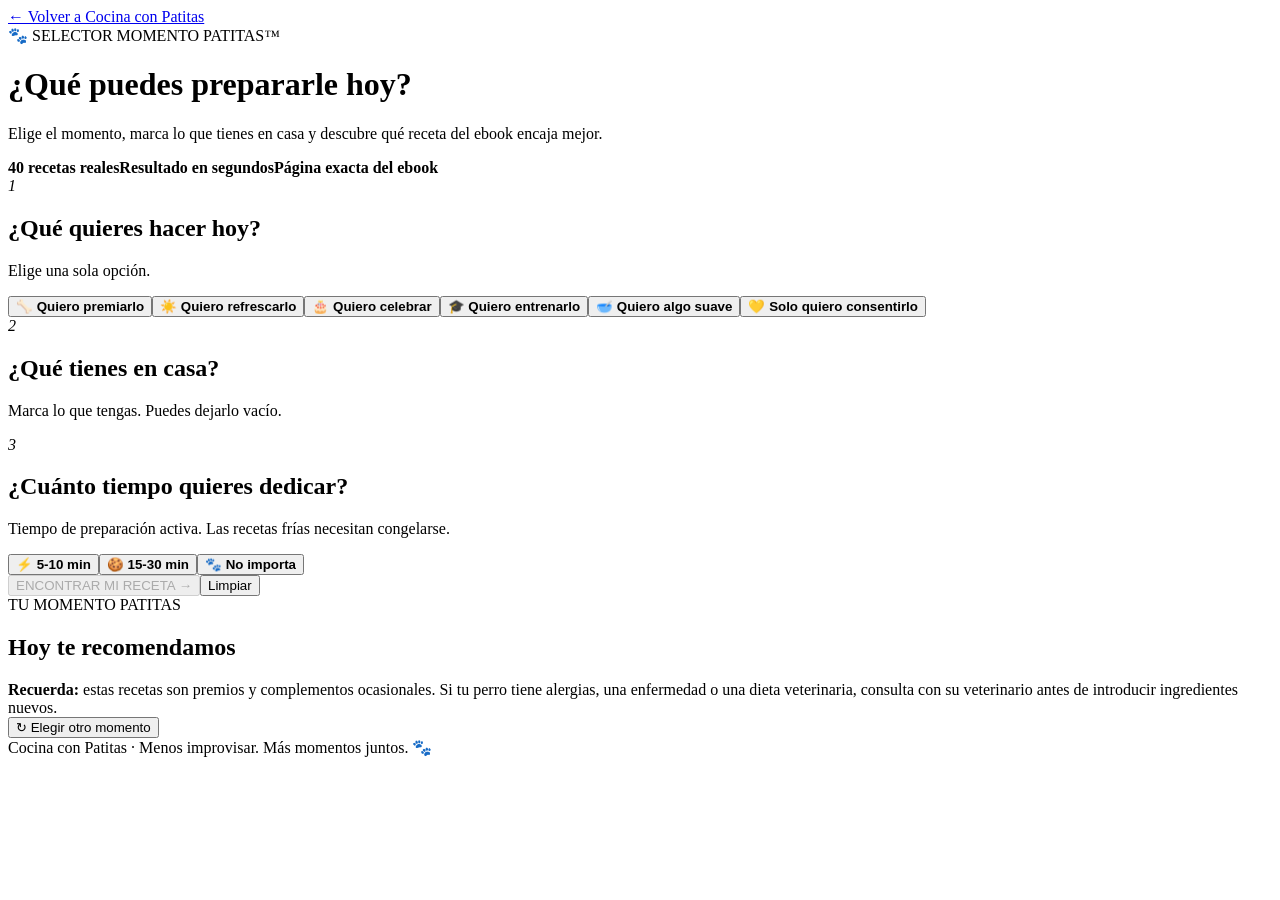
==== selector/index.html @ 621e4cd7 "Add Momento Patitas selector UI" ====
<!doctype html><html lang="es"><head><meta charset="utf-8"><meta name="viewport" content="width=device-width,initial-scale=1,viewport-fit=cover"><title>Selector Momento Patitas™ | Cocina con Patitas</title><meta name="description" content="Elige el momento, marca lo que tienes en casa y descubre qué receta de Cocina con Patitas preparar hoy."><link rel="stylesheet" href="styles.css"></head><body><div class="top"><div class="wrap"><a class="back" href="/">← Volver a Cocina con Patitas</a></div></div><header class="hero wrap"><span class="eyebrow">🐾 SELECTOR MOMENTO PATITAS™</span><h1>¿Qué puedes prepararle <span>hoy</span>?</h1><p>Elige el momento, marca lo que tienes en casa y descubre qué receta del ebook encaja mejor.</p><div class="promise"><b>40 recetas reales</b><b>Resultado en segundos</b><b>Página exacta del ebook</b></div></header><main class="wrap"><section class="panel"><div class="stephead"><i>1</i><div><h2>¿Qué quieres hacer hoy?</h2><p>Elige una sola opción.</p></div></div><div class="options" id="moments"><button data-value="premiar">🦴 <strong>Quiero premiarlo</strong></button><button data-value="refrescar">☀️ <strong>Quiero refrescarlo</strong></button><button data-value="celebrar">🎂 <strong>Quiero celebrar</strong></button><button data-value="entrenar">🎓 <strong>Quiero entrenarlo</strong></button><button data-value="suave">🥣 <strong>Quiero algo suave</strong></button><button data-value="consentir">💛 <strong>Solo quiero consentirlo</strong></button></div></section><section class="panel"><div class="stephead"><i>2</i><div><h2>¿Qué tienes en casa?</h2><p>Marca lo que tengas. Puedes dejarlo vacío.</p></div></div><div class="ingredients" id="ingredients"></div></section><section class="panel"><div class="stephead"><i>3</i><div><h2>¿Cuánto tiempo quieres dedicar?</h2><p>Tiempo de preparación activa. Las recetas frías necesitan congelarse.</p></div></div><div class="options" id="times"><button data-value="5-10">⚡ <strong>5-10 min</strong></button><button data-value="15-30">🍪 <strong>15-30 min</strong></button><button data-value="any">🐾 <strong>No importa</strong></button></div></section><div class="actions"><button id="findBtn" class="btn" disabled>ENCONTRAR MI RECETA →</button><button id="clearBtn" class="btn ghost">Limpiar</button></div><section id="results"><div class="result-title"><span class="eyebrow">TU MOMENTO PATITAS</span><h2>Hoy te recomendamos <em id="resultMoment"></em></h2></div><div id="winner"></div><div id="alternatives"></div><div class="safety"><b>Recuerda:</b> estas recetas son premios y complementos ocasionales. Si tu perro tiene alergias, una enfermedad o una dieta veterinaria, consulta con su veterinario antes de introducir ingredientes nuevos.</div><div class="again"><button id="againBtn">↻ Elegir otro momento</button></div></section></main><footer class="footer wrap">Cocina con Patitas · Menos improvisar. Más momentos juntos. 🐾</footer><script src="data.js"></script><script src="app.js"></script></body></html>
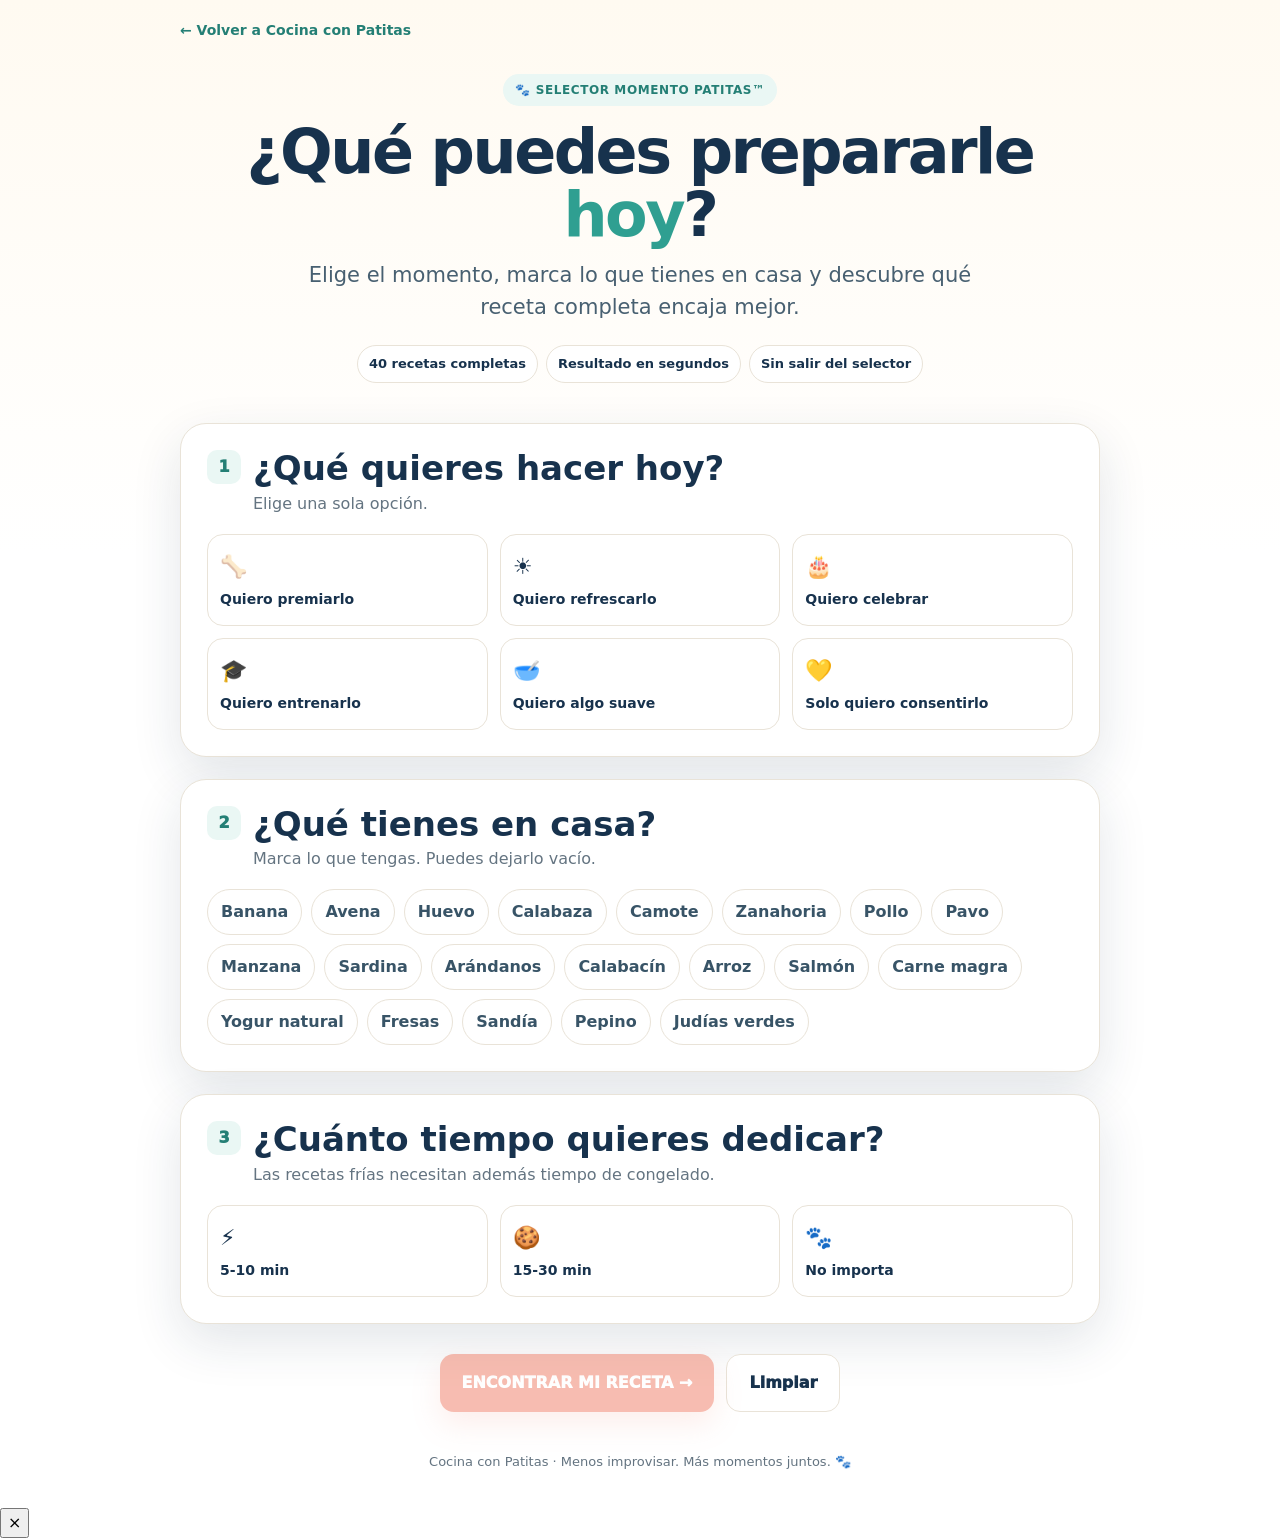
==== commit 9743ae6a: "Show full recipes inside selector" ====
--- a/selector/index.html
+++ b/selector/index.html
@@ -1 +1 @@
-<!doctype html><html lang="es"><head><meta charset="utf-8"><meta name="viewport" content="width=device-width,initial-scale=1,viewport-fit=cover"><title>Selector Momento Patitas™ | Cocina con Patitas</title><meta name="description" content="Elige el momento, marca lo que tienes en casa y descubre qué receta de Cocina con Patitas preparar hoy."><link rel="stylesheet" href="styles.css"></head><body><div class="top"><div class="wrap"><a class="back" href="/">← Volver a Cocina con Patitas</a></div></div><header class="hero wrap"><span class="eyebrow">🐾 SELECTOR MOMENTO PATITAS™</span><h1>¿Qué puedes prepararle <span>hoy</span>?</h1><p>Elige el momento, marca lo que tienes en casa y descubre qué receta del ebook encaja mejor.</p><div class="promise"><b>40 recetas reales</b><b>Resultado en segundos</b><b>Página exacta del ebook</b></div></header><main class="wrap"><section class="panel"><div class="stephead"><i>1</i><div><h2>¿Qué quieres hacer hoy?</h2><p>Elige una sola opción.</p></div></div><div class="options" id="moments"><button data-value="premiar">🦴 <strong>Quiero premiarlo</strong></button><button data-value="refrescar">☀️ <strong>Quiero refrescarlo</strong></button><button data-value="celebrar">🎂 <strong>Quiero celebrar</strong></button><button data-value="entrenar">🎓 <strong>Quiero entrenarlo</strong></button><button data-value="suave">🥣 <strong>Quiero algo suave</strong></button><button data-value="consentir">💛 <strong>Solo quiero consentirlo</strong></button></div></section><section class="panel"><div class="stephead"><i>2</i><div><h2>¿Qué tienes en casa?</h2><p>Marca lo que tengas. Puedes dejarlo vacío.</p></div></div><div class="ingredients" id="ingredients"></div></section><section class="panel"><div class="stephead"><i>3</i><div><h2>¿Cuánto tiempo quieres dedicar?</h2><p>Tiempo de preparación activa. Las recetas frías necesitan congelarse.</p></div></div><div class="options" id="times"><button data-value="5-10">⚡ <strong>5-10 min</strong></button><button data-value="15-30">🍪 <strong>15-30 min</strong></button><button data-value="any">🐾 <strong>No importa</strong></button></div></section><div class="actions"><button id="findBtn" class="btn" disabled>ENCONTRAR MI RECETA →</button><button id="clearBtn" class="btn ghost">Limpiar</button></div><section id="results"><div class="result-title"><span class="eyebrow">TU MOMENTO PATITAS</span><h2>Hoy te recomendamos <em id="resultMoment"></em></h2></div><div id="winner"></div><div id="alternatives"></div><div class="safety"><b>Recuerda:</b> estas recetas son premios y complementos ocasionales. Si tu perro tiene alergias, una enfermedad o una dieta veterinaria, consulta con su veterinario antes de introducir ingredientes nuevos.</div><div class="again"><button id="againBtn">↻ Elegir otro momento</button></div></section></main><footer class="footer wrap">Cocina con Patitas · Menos improvisar. Más momentos juntos. 🐾</footer><script src="data.js"></script><script src="app.js"></script></body></html>+<!doctype html><html lang="es"><head><meta charset="utf-8"><meta name="viewport" content="width=device-width,initial-scale=1,viewport-fit=cover"><title>Selector Momento Patitas™ | Cocina con Patitas</title><meta name="description" content="Elige el momento, marca lo que tienes en casa y descubre qué receta completa preparar hoy con tu perro."><link rel="stylesheet" href="styles.css"></head><body><div class="top"><div class="wrap"><a class="back" href="/">← Volver a Cocina con Patitas</a></div></div><header class="hero wrap"><span class="eyebrow">🐾 SELECTOR MOMENTO PATITAS™</span><h1>¿Qué puedes prepararle <span>hoy</span>?</h1><p>Elige el momento, marca lo que tienes en casa y descubre qué receta completa encaja mejor.</p><div class="promise"><b>40 recetas completas</b><b>Resultado en segundos</b><b>Sin salir del selector</b></div></header><main class="wrap"><section class="panel"><div class="stephead"><i>1</i><div><h2>¿Qué quieres hacer hoy?</h2><p>Elige una sola opción.</p></div></div><div class="options" id="moments"><button data-value="premiar">🦴 <strong>Quiero premiarlo</strong></button><button data-value="refrescar">☀️ <strong>Quiero refrescarlo</strong></button><button data-value="celebrar">🎂 <strong>Quiero celebrar</strong></button><button data-value="entrenar">🎓 <strong>Quiero entrenarlo</strong></button><button data-value="suave">🥣 <strong>Quiero algo suave</strong></button><button data-value="consentir">💛 <strong>Solo quiero consentirlo</strong></button></div></section><section class="panel"><div class="stephead"><i>2</i><div><h2>¿Qué tienes en casa?</h2><p>Marca lo que tengas. Puedes dejarlo vacío.</p></div></div><div class="ingredients" id="ingredients"></div></section><section class="panel"><div class="stephead"><i>3</i><div><h2>¿Cuánto tiempo quieres dedicar?</h2><p>Las recetas frías necesitan además tiempo de congelado.</p></div></div><div class="options" id="times"><button data-value="5-10">⚡ <strong>5-10 min</strong></button><button data-value="15-30">🍪 <strong>15-30 min</strong></button><button data-value="any">🐾 <strong>No importa</strong></button></div></section><div class="actions"><button id="findBtn" class="btn" disabled>ENCONTRAR MI RECETA →</button><button id="clearBtn" class="btn ghost">Limpiar</button></div><section id="results"><div class="result-title"><span class="eyebrow">TU MOMENTO PATITAS</span><h2>Hoy te recomendamos <em id="resultMoment"></em></h2></div><div id="winner"></div><div id="alternatives"></div><div class="safety"><b>Recuerda:</b> estas recetas son premios y complementos ocasionales. Si tu perro tiene alergias, una enfermedad o una dieta veterinaria, consulta con su veterinario antes de introducir ingredientes nuevos.</div><div class="again"><button id="againBtn">↻ Elegir otro momento</button></div></section></main><footer class="footer wrap">Cocina con Patitas · Menos improvisar. Más momentos juntos. 🐾</footer><div id="modal" class="modal" aria-hidden="true"><div id="modalBackdrop" class="modal-backdrop"></div><div class="modal-sheet" role="dialog" aria-modal="true" aria-label="Receta completa"><button id="modalClose" class="modal-close" aria-label="Cerrar receta">×</button><div id="recipeDetail"></div></div></div><script src="data.js"></script><script src="details.js"></script><script src="app.js"></script></body></html>
--- a/selector/styles.css
+++ b/selector/styles.css
@@ -0,0 +1 @@
+:root{--ink:#17324d;--teal:#2f9f91;--teal-dark:#247f75;--coral:#ee6d53;--line:#e9e3d8;--muted:#647481;--shadow:0 18px 50px rgba(23,50,77,.12)}*{box-sizing:border-box}html{scroll-behavior:smooth;overflow-x:hidden}body{margin:0;font-family:Inter,system-ui,-apple-system,Segoe UI,Roboto,Arial,sans-serif;color:var(--ink);background:linear-gradient(180deg,#fffaf1,#fff 36%);line-height:1.5;overflow-x:hidden}button,a{font:inherit}a{text-decoration:none;color:inherit}.wrap{width:min(920px,calc(100% - 28px));margin:auto}.top{padding:18px 0 8px}.back{font-size:14px;font-weight:850;color:var(--teal-dark)}.hero{padding:24px 0 18px;text-align:center}.eyebrow{display:inline-flex;padding:7px 12px;border-radius:999px;background:#eaf7f4;color:var(--teal-dark);font-weight:900;font-size:12px;letter-spacing:.05em}.hero h1{font-size:clamp(34px,7vw,62px);line-height:1.02;letter-spacing:-.04em;margin:14px auto;max-width:800px}.hero h1 span{color:var(--teal)}.hero>p{font-size:clamp(17px,2.5vw,21px);color:#486071;max-width:720px;margin:auto}.promise{margin:22px auto 0;display:flex;gap:8px;flex-wrap:wrap;justify-content:center}.promise b{padding:8px 11px;border:1px solid var(--line);background:#fff;border-radius:999px;font-size:13px}.panel{background:#fff;border:1px solid var(--line);border-radius:26px;box-shadow:var(--shadow);padding:26px;margin:22px auto}.stephead{display:flex;gap:12px;align-items:flex-start;margin-bottom:18px}.stephead i{width:34px;height:34px;border-radius:10px;background:#eaf7f4;color:var(--teal-dark);display:grid;place-items:center;font-style:normal;font-weight:950;flex:none}.stephead h2{font-size:clamp(24px,4vw,34px);line-height:1.08;margin:0 0 5px}.stephead p{margin:0;color:var(--muted)}.options{display:grid;grid-template-columns:repeat(3,minmax(0,1fr));gap:12px}.options button{border:1px solid var(--line);background:#fff;border-radius:16px;padding:15px 12px;text-align:left;cursor:pointer;color:var(--ink);font-size:22px;transition:.18s}.options button strong{display:block;font-size:14px;margin-top:6px}.options button:hover{transform:translateY(-1px);border-color:#b9ddd7}.options button.active{background:#eaf7f4;border:2px solid var(--teal);color:var(--teal-dark);padding:14px 11px}.ingredients{display:flex;gap:9px;flex-wrap:wrap}.chip{border:1px solid var(--line);background:#fff;border-radius:999px;padding:10px 13px;font-weight:800;cursor:pointer;color:#385467}.chip.active{background:var(--teal);border-color:var(--teal);color:#fff}.actions{display:flex;gap:12px;justify-content:center;padding:8px 0 32px}.btn{border:0;border-radius:14px;background:var(--coral);color:#fff;padding:16px 22px;font-weight:950;cursor:pointer;box-shadow:0 12px 28px rgba(238,109,83,.24)}.btn.ghost{background:#fff;color:var(--ink);border:1px solid var(--line);box-shadow:none}.btn:disabled{opacity:.45;cursor:not-allowed}#results{display:none;padding-bottom:50px}#results.show{display:block}.result-title{text-align:center;margin:28px 0 20px}.result-title h2{font-size:clamp(24px,4vw,34px)}.result-title em{color:var(--teal-dark);font-style:normal}.winner{display:grid;grid-template-columns:.85fr 1.15fr;background:#17324d;color:#fff;border-radius:28px;overflow:hidden;box-shadow:var(--shadow)}.winner img{width:100%;height:100%;min-height:330px;object-fit:cover}.winner-body{padding:30px}.tag{display:inline-flex;padding:7px 10px;border-radius:999px;background:rgba(255,255,255,.12);font-size:12px;font-weight:900}.winner h3{font-size:clamp(28px,4vw,40px);line-height:1.05;margin:14px 0 12px}.why{color:#dce8ef}.facts{display:flex;gap:8px;flex-wrap:wrap;margin:15px 0}.fact{background:#fff;color:var(--ink);padding:8px 10px;border-radius:10px;font-size:13px;font-weight:850}.have,.missing{font-size:14px;margin:10px 0}.have b{color:#8de0d3}.missing b{color:#ffd19c}.pagebox{margin-top:20px;background:#fff;color:var(--ink);border-radius:16px;padding:15px 16px;font-weight:850}.pagebox strong{font-size:20px;color:var(--coral)}.favorite{border:0;background:transparent;color:#fff;font-size:13px;font-weight:850;padding:0;cursor:pointer;margin-top:14px}.favorite.saved{color:#ffd56b}.alts{display:grid;grid-template-columns:1fr 1fr;gap:14px;margin-top:16px}.altcard{border:1px solid var(--line);background:#fff;border-radius:20px;overflow:hidden}.altcard img{width:100%;height:165px;object-fit:cover}.altbody{padding:17px}.altbody small{font-weight:900;color:var(--teal-dark)}.altbody h4{font-size:19px;line-height:1.12;margin:7px 0}.mini{color:var(--muted);font-size:13px;margin:0}.safety{background:#fff7ea;border:1px solid #f0ddbc;border-radius:18px;padding:16px 18px;margin:22px 0;color:#6d531f;font-size:13px}.again{text-align:center}.again button{border:0;background:none;color:var(--teal-dark);font-weight:850;cursor:pointer}.footer{padding:8px 0 36px;text-align:center;color:var(--muted);font-size:13px}@media(max-width:700px){.options{grid-template-columns:1fr 1fr}.winner{grid-template-columns:1fr}.winner img{height:240px;min-height:0}.winner-body{padding:22px}.alts{grid-template-columns:1fr}.panel{padding:20px 16px;border-radius:22px}.hero h1{font-size:38px}}@media(max-width:420px){.options{grid-template-columns:1fr}.options button{display:flex;align-items:center;gap:10px}.options button strong{margin:0}.actions{flex-direction:column}.btn{width:100%}}
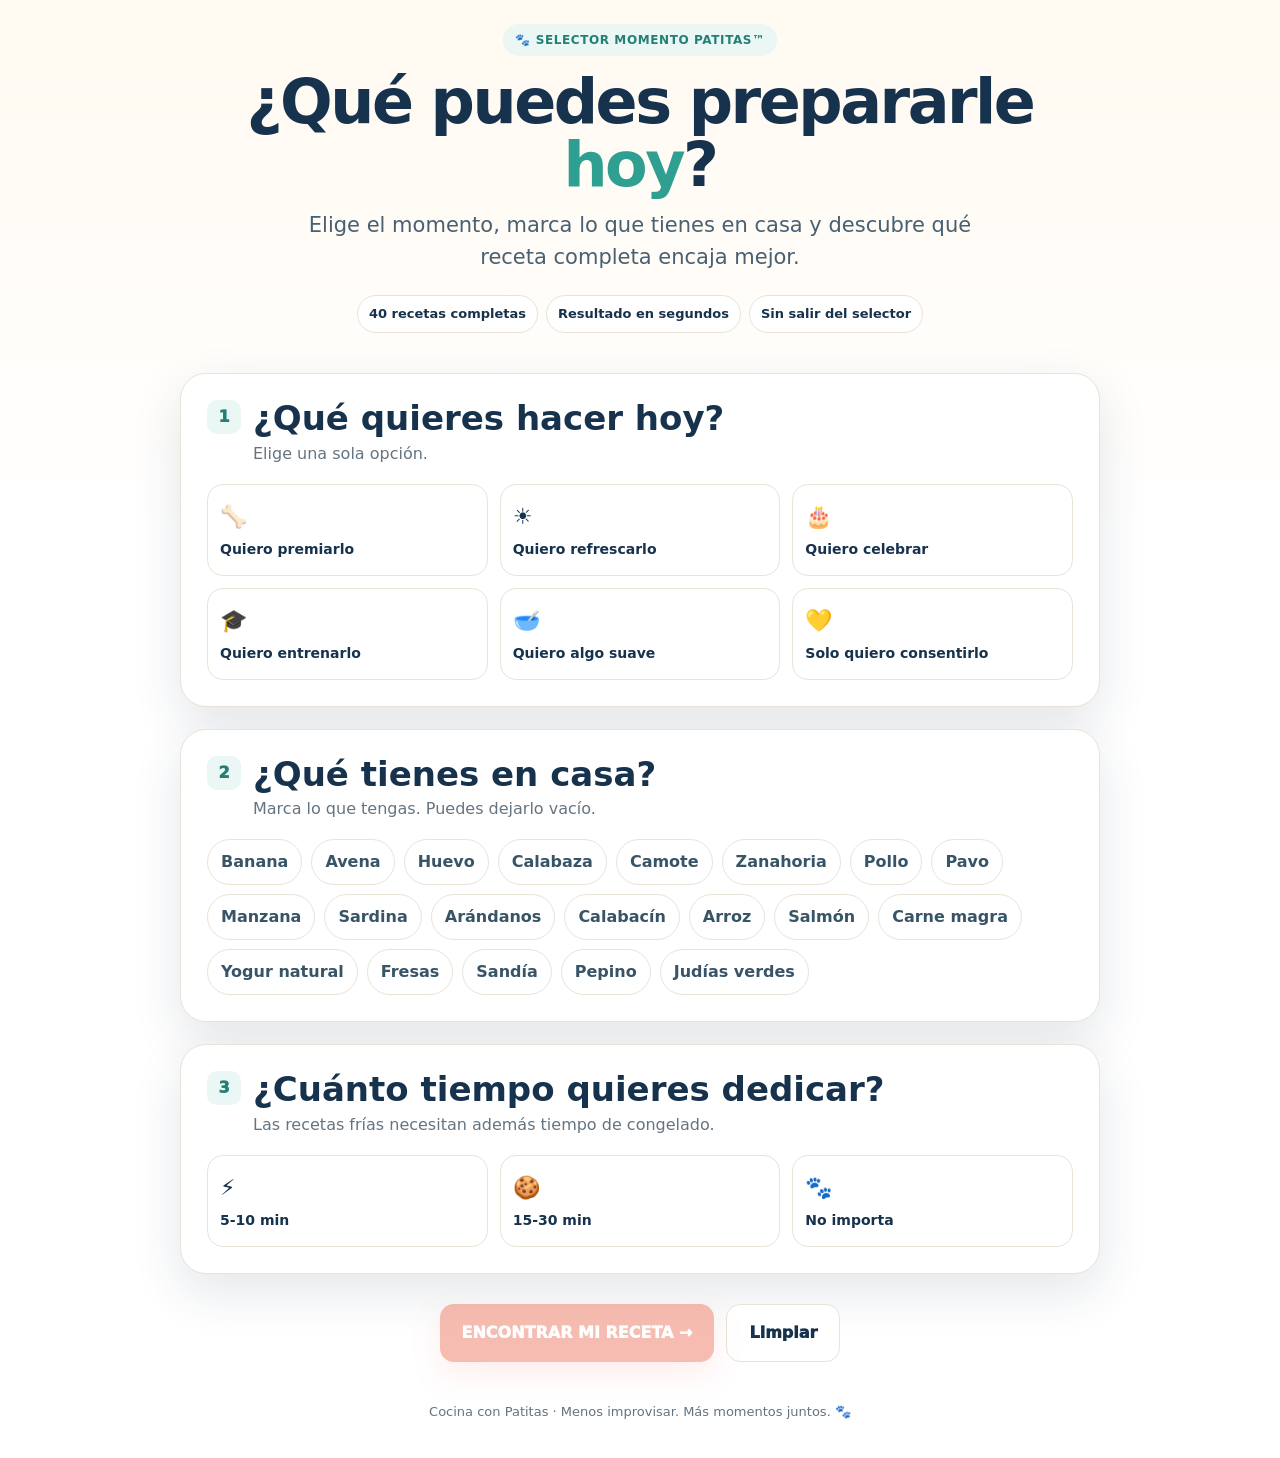
==== commit cd42530a: "Remove sales-page back link from selector" ====
--- a/selector/index.html
+++ b/selector/index.html
@@ -1 +1 @@
-<!doctype html><html lang="es"><head><meta charset="utf-8"><meta name="viewport" content="width=device-width,initial-scale=1,viewport-fit=cover"><title>Selector Momento Patitas™ | Cocina con Patitas</title><meta name="description" content="Elige el momento, marca lo que tienes en casa y descubre qué receta completa preparar hoy con tu perro."><link rel="stylesheet" href="styles.css"></head><body><div class="top"><div class="wrap"><a class="back" href="/">← Volver a Cocina con Patitas</a></div></div><header class="hero wrap"><span class="eyebrow">🐾 SELECTOR MOMENTO PATITAS™</span><h1>¿Qué puedes prepararle <span>hoy</span>?</h1><p>Elige el momento, marca lo que tienes en casa y descubre qué receta completa encaja mejor.</p><div class="promise"><b>40 recetas completas</b><b>Resultado en segundos</b><b>Sin salir del selector</b></div></header><main class="wrap"><section class="panel"><div class="stephead"><i>1</i><div><h2>¿Qué quieres hacer hoy?</h2><p>Elige una sola opción.</p></div></div><div class="options" id="moments"><button data-value="premiar">🦴 <strong>Quiero premiarlo</strong></button><button data-value="refrescar">☀️ <strong>Quiero refrescarlo</strong></button><button data-value="celebrar">🎂 <strong>Quiero celebrar</strong></button><button data-value="entrenar">🎓 <strong>Quiero entrenarlo</strong></button><button data-value="suave">🥣 <strong>Quiero algo suave</strong></button><button data-value="consentir">💛 <strong>Solo quiero consentirlo</strong></button></div></section><section class="panel"><div class="stephead"><i>2</i><div><h2>¿Qué tienes en casa?</h2><p>Marca lo que tengas. Puedes dejarlo vacío.</p></div></div><div class="ingredients" id="ingredients"></div></section><section class="panel"><div class="stephead"><i>3</i><div><h2>¿Cuánto tiempo quieres dedicar?</h2><p>Las recetas frías necesitan además tiempo de congelado.</p></div></div><div class="options" id="times"><button data-value="5-10">⚡ <strong>5-10 min</strong></button><button data-value="15-30">🍪 <strong>15-30 min</strong></button><button data-value="any">🐾 <strong>No importa</strong></button></div></section><div class="actions"><button id="findBtn" class="btn" disabled>ENCONTRAR MI RECETA →</button><button id="clearBtn" class="btn ghost">Limpiar</button></div><section id="results"><div class="result-title"><span class="eyebrow">TU MOMENTO PATITAS</span><h2>Hoy te recomendamos <em id="resultMoment"></em></h2></div><div id="winner"></div><div id="alternatives"></div><div class="safety"><b>Recuerda:</b> estas recetas son premios y complementos ocasionales. Si tu perro tiene alergias, una enfermedad o una dieta veterinaria, consulta con su veterinario antes de introducir ingredientes nuevos.</div><div class="again"><button id="againBtn">↻ Elegir otro momento</button></div></section></main><footer class="footer wrap">Cocina con Patitas · Menos improvisar. Más momentos juntos. 🐾</footer><div id="modal" class="modal" aria-hidden="true"><div id="modalBackdrop" class="modal-backdrop"></div><div class="modal-sheet" role="dialog" aria-modal="true" aria-label="Receta completa"><button id="modalClose" class="modal-close" aria-label="Cerrar receta">×</button><div id="recipeDetail"></div></div></div><script src="data.js"></script><script src="details.js"></script><script src="app.js"></script></body></html>+<!doctype html><html lang="es"><head><meta charset="utf-8"><meta name="viewport" content="width=device-width,initial-scale=1,viewport-fit=cover"><title>Selector Momento Patitas™ | Cocina con Patitas</title><meta name="description" content="Elige el momento, marca lo que tienes en casa y descubre qué receta completa preparar hoy con tu perro."><link rel="stylesheet" href="styles.css"></head><body><header class="hero wrap"><span class="eyebrow">🐾 SELECTOR MOMENTO PATITAS™</span><h1>¿Qué puedes prepararle <span>hoy</span>?</h1><p>Elige el momento, marca lo que tienes en casa y descubre qué receta completa encaja mejor.</p><div class="promise"><b>40 recetas completas</b><b>Resultado en segundos</b><b>Sin salir del selector</b></div></header><main class="wrap"><section class="panel"><div class="stephead"><i>1</i><div><h2>¿Qué quieres hacer hoy?</h2><p>Elige una sola opción.</p></div></div><div class="options" id="moments"><button data-value="premiar">🦴 <strong>Quiero premiarlo</strong></button><button data-value="refrescar">☀️ <strong>Quiero refrescarlo</strong></button><button data-value="celebrar">🎂 <strong>Quiero celebrar</strong></button><button data-value="entrenar">🎓 <strong>Quiero entrenarlo</strong></button><button data-value="suave">🥣 <strong>Quiero algo suave</strong></button><button data-value="consentir">💛 <strong>Solo quiero consentirlo</strong></button></div></section><section class="panel"><div class="stephead"><i>2</i><div><h2>¿Qué tienes en casa?</h2><p>Marca lo que tengas. Puedes dejarlo vacío.</p></div></div><div class="ingredients" id="ingredients"></div></section><section class="panel"><div class="stephead"><i>3</i><div><h2>¿Cuánto tiempo quieres dedicar?</h2><p>Las recetas frías necesitan además tiempo de congelado.</p></div></div><div class="options" id="times"><button data-value="5-10">⚡ <strong>5-10 min</strong></button><button data-value="15-30">🍪 <strong>15-30 min</strong></button><button data-value="any">🐾 <strong>No importa</strong></button></div></section><div class="actions"><button id="findBtn" class="btn" disabled>ENCONTRAR MI RECETA →</button><button id="clearBtn" class="btn ghost">Limpiar</button></div><section id="results"><div class="result-title"><span class="eyebrow">TU MOMENTO PATITAS</span><h2>Hoy te recomendamos <em id="resultMoment"></em></h2></div><div id="winner"></div><div id="alternatives"></div><div class="safety"><b>Recuerda:</b> estas recetas son premios y complementos ocasionales. Si tu perro tiene alergias, una enfermedad o una dieta veterinaria, consulta con su veterinario antes de introducir ingredientes nuevos.</div><div class="again"><button id="againBtn">↻ Elegir otro momento</button></div></section></main><footer class="footer wrap">Cocina con Patitas · Menos improvisar. Más momentos juntos. 🐾</footer><div id="modal" class="modal" aria-hidden="true"><div id="modalBackdrop" class="modal-backdrop"></div><div class="modal-sheet" role="dialog" aria-modal="true" aria-label="Receta completa"><button id="modalClose" class="modal-close" aria-label="Cerrar receta">×</button><div id="recipeDetail"></div></div></div><script src="data.js"></script><script src="details.js"></script><script src="app.js"></script></body></html>
--- a/selector/styles.css
+++ b/selector/styles.css
@@ -1 +1 @@
-:root{--ink:#17324d;--teal:#2f9f91;--teal-dark:#247f75;--coral:#ee6d53;--line:#e9e3d8;--muted:#647481;--shadow:0 18px 50px rgba(23,50,77,.12)}*{box-sizing:border-box}html{scroll-behavior:smooth;overflow-x:hidden}body{margin:0;font-family:Inter,system-ui,-apple-system,Segoe UI,Roboto,Arial,sans-serif;color:var(--ink);background:linear-gradient(180deg,#fffaf1,#fff 36%);line-height:1.5;overflow-x:hidden}button,a{font:inherit}a{text-decoration:none;color:inherit}.wrap{width:min(920px,calc(100% - 28px));margin:auto}.top{padding:18px 0 8px}.back{font-size:14px;font-weight:850;color:var(--teal-dark)}.hero{padding:24px 0 18px;text-align:center}.eyebrow{display:inline-flex;padding:7px 12px;border-radius:999px;background:#eaf7f4;color:var(--teal-dark);font-weight:900;font-size:12px;letter-spacing:.05em}.hero h1{font-size:clamp(34px,7vw,62px);line-height:1.02;letter-spacing:-.04em;margin:14px auto;max-width:800px}.hero h1 span{color:var(--teal)}.hero>p{font-size:clamp(17px,2.5vw,21px);color:#486071;max-width:720px;margin:auto}.promise{margin:22px auto 0;display:flex;gap:8px;flex-wrap:wrap;justify-content:center}.promise b{padding:8px 11px;border:1px solid var(--line);background:#fff;border-radius:999px;font-size:13px}.panel{background:#fff;border:1px solid var(--line);border-radius:26px;box-shadow:var(--shadow);padding:26px;margin:22px auto}.stephead{display:flex;gap:12px;align-items:flex-start;margin-bottom:18px}.stephead i{width:34px;height:34px;border-radius:10px;background:#eaf7f4;color:var(--teal-dark);display:grid;place-items:center;font-style:normal;font-weight:950;flex:none}.stephead h2{font-size:clamp(24px,4vw,34px);line-height:1.08;margin:0 0 5px}.stephead p{margin:0;color:var(--muted)}.options{display:grid;grid-template-columns:repeat(3,minmax(0,1fr));gap:12px}.options button{border:1px solid var(--line);background:#fff;border-radius:16px;padding:15px 12px;text-align:left;cursor:pointer;color:var(--ink);font-size:22px;transition:.18s}.options button strong{display:block;font-size:14px;margin-top:6px}.options button:hover{transform:translateY(-1px);border-color:#b9ddd7}.options button.active{background:#eaf7f4;border:2px solid var(--teal);color:var(--teal-dark);padding:14px 11px}.ingredients{display:flex;gap:9px;flex-wrap:wrap}.chip{border:1px solid var(--line);background:#fff;border-radius:999px;padding:10px 13px;font-weight:800;cursor:pointer;color:#385467}.chip.active{background:var(--teal);border-color:var(--teal);color:#fff}.actions{display:flex;gap:12px;justify-content:center;padding:8px 0 32px}.btn{border:0;border-radius:14px;background:var(--coral);color:#fff;padding:16px 22px;font-weight:950;cursor:pointer;box-shadow:0 12px 28px rgba(238,109,83,.24)}.btn.ghost{background:#fff;color:var(--ink);border:1px solid var(--line);box-shadow:none}.btn:disabled{opacity:.45;cursor:not-allowed}#results{display:none;padding-bottom:50px}#results.show{display:block}.result-title{text-align:center;margin:28px 0 20px}.result-title h2{font-size:clamp(24px,4vw,34px)}.result-title em{color:var(--teal-dark);font-style:normal}.winner{display:grid;grid-template-columns:.85fr 1.15fr;background:#17324d;color:#fff;border-radius:28px;overflow:hidden;box-shadow:var(--shadow)}.winner img{width:100%;height:100%;min-height:330px;object-fit:cover}.winner-body{padding:30px}.tag{display:inline-flex;padding:7px 10px;border-radius:999px;background:rgba(255,255,255,.12);font-size:12px;font-weight:900}.winner h3{font-size:clamp(28px,4vw,40px);line-height:1.05;margin:14px 0 12px}.why{color:#dce8ef}.facts{display:flex;gap:8px;flex-wrap:wrap;margin:15px 0}.fact{background:#fff;color:var(--ink);padding:8px 10px;border-radius:10px;font-size:13px;font-weight:850}.have,.missing{font-size:14px;margin:10px 0}.have b{color:#8de0d3}.missing b{color:#ffd19c}.pagebox{margin-top:20px;background:#fff;color:var(--ink);border-radius:16px;padding:15px 16px;font-weight:850}.pagebox strong{font-size:20px;color:var(--coral)}.favorite{border:0;background:transparent;color:#fff;font-size:13px;font-weight:850;padding:0;cursor:pointer;margin-top:14px}.favorite.saved{color:#ffd56b}.alts{display:grid;grid-template-columns:1fr 1fr;gap:14px;margin-top:16px}.altcard{border:1px solid var(--line);background:#fff;border-radius:20px;overflow:hidden}.altcard img{width:100%;height:165px;object-fit:cover}.altbody{padding:17px}.altbody small{font-weight:900;color:var(--teal-dark)}.altbody h4{font-size:19px;line-height:1.12;margin:7px 0}.mini{color:var(--muted);font-size:13px;margin:0}.safety{background:#fff7ea;border:1px solid #f0ddbc;border-radius:18px;padding:16px 18px;margin:22px 0;color:#6d531f;font-size:13px}.again{text-align:center}.again button{border:0;background:none;color:var(--teal-dark);font-weight:850;cursor:pointer}.footer{padding:8px 0 36px;text-align:center;color:var(--muted);font-size:13px}@media(max-width:700px){.options{grid-template-columns:1fr 1fr}.winner{grid-template-columns:1fr}.winner img{height:240px;min-height:0}.winner-body{padding:22px}.alts{grid-template-columns:1fr}.panel{padding:20px 16px;border-radius:22px}.hero h1{font-size:38px}}@media(max-width:420px){.options{grid-template-columns:1fr}.options button{display:flex;align-items:center;gap:10px}.options button strong{margin:0}.actions{flex-direction:column}.btn{width:100%}}+:root{--ink:#17324d;--teal:#2f9f91;--teal-dark:#247f75;--coral:#ee6d53;--line:#e9e3d8;--muted:#647481;--shadow:0 18px 50px rgba(23,50,77,.12)}*{box-sizing:border-box}html{scroll-behavior:smooth;overflow-x:hidden}body{margin:0;font-family:Inter,system-ui,-apple-system,Segoe UI,Roboto,Arial,sans-serif;color:var(--ink);background:linear-gradient(180deg,#fffaf1,#fff 36%);line-height:1.5;overflow-x:hidden}button,a{font:inherit}a{text-decoration:none;color:inherit}.wrap{width:min(920px,calc(100% - 28px));margin:auto}.top{padding:18px 0 8px}.back{font-size:14px;font-weight:850;color:var(--teal-dark)}.hero{padding:24px 0 18px;text-align:center}.eyebrow{display:inline-flex;padding:7px 12px;border-radius:999px;background:#eaf7f4;color:var(--teal-dark);font-weight:900;font-size:12px;letter-spacing:.05em}.hero h1{font-size:clamp(34px,7vw,62px);line-height:1.02;letter-spacing:-.04em;margin:14px auto;max-width:800px}.hero h1 span{color:var(--teal)}.hero>p{font-size:clamp(17px,2.5vw,21px);color:#486071;max-width:720px;margin:auto}.promise{margin:22px auto 0;display:flex;gap:8px;flex-wrap:wrap;justify-content:center}.promise b{padding:8px 11px;border:1px solid var(--line);background:#fff;border-radius:999px;font-size:13px}.panel{background:#fff;border:1px solid var(--line);border-radius:26px;box-shadow:var(--shadow);padding:26px;margin:22px auto}.stephead{display:flex;gap:12px;align-items:flex-start;margin-bottom:18px}.stephead i{width:34px;height:34px;border-radius:10px;background:#eaf7f4;color:var(--teal-dark);display:grid;place-items:center;font-style:normal;font-weight:950;flex:none}.stephead h2{font-size:clamp(24px,4vw,34px);line-height:1.08;margin:0 0 5px}.stephead p{margin:0;color:var(--muted)}.options{display:grid;grid-template-columns:repeat(3,minmax(0,1fr));gap:12px}.options button{border:1px solid var(--line);background:#fff;border-radius:16px;padding:15px 12px;text-align:left;cursor:pointer;color:var(--ink);font-size:22px;transition:.18s}.options button strong{display:block;font-size:14px;margin-top:6px}.options button:hover{transform:translateY(-1px);border-color:#b9ddd7}.options button.active{background:#eaf7f4;border:2px solid var(--teal);color:var(--teal-dark);padding:14px 11px}.ingredients{display:flex;gap:9px;flex-wrap:wrap}.chip{border:1px solid var(--line);background:#fff;border-radius:999px;padding:10px 13px;font-weight:800;cursor:pointer;color:#385467}.chip.active{background:var(--teal);border-color:var(--teal);color:#fff}.actions{display:flex;gap:12px;justify-content:center;padding:8px 0 32px}.btn{border:0;border-radius:14px;background:var(--coral);color:#fff;padding:16px 22px;font-weight:950;cursor:pointer;box-shadow:0 12px 28px rgba(238,109,83,.24)}.btn.ghost{background:#fff;color:var(--ink);border:1px solid var(--line);box-shadow:none}.btn:disabled{opacity:.45;cursor:not-allowed}#results{display:none;padding-bottom:50px}#results.show{display:block}.result-title{text-align:center;margin:28px 0 20px}.result-title h2{font-size:clamp(24px,4vw,34px)}.result-title em{color:var(--teal-dark);font-style:normal}.winner{display:grid;grid-template-columns:.85fr 1.15fr;background:#17324d;color:#fff;border-radius:28px;overflow:hidden;box-shadow:var(--shadow)}.winner img{width:100%;height:100%;min-height:330px;object-fit:cover}.winner-body{padding:30px}.tag{display:inline-flex;padding:7px 10px;border-radius:999px;background:rgba(255,255,255,.12);font-size:12px;font-weight:900}.winner h3{font-size:clamp(28px,4vw,40px);line-height:1.05;margin:14px 0 12px}.why{color:#dce8ef}.facts{display:flex;gap:8px;flex-wrap:wrap;margin:15px 0}.fact{background:#fff;color:var(--ink);padding:8px 10px;border-radius:10px;font-size:13px;font-weight:850}.have,.missing{font-size:14px;margin:10px 0}.have b{color:#8de0d3}.missing b{color:#ffd19c}.favorite{border:0;background:transparent;color:#fff;font-size:13px;font-weight:850;padding:0;cursor:pointer;margin-top:14px}.favorite.saved{color:#ffd56b}.alts{display:grid;grid-template-columns:1fr 1fr;gap:14px;margin-top:16px}.altcard{border:1px solid var(--line);background:#fff;border-radius:20px;overflow:hidden;display:flex;flex-direction:column}.altcard img{width:100%;height:165px;object-fit:cover}.altbody{padding:17px;display:flex;flex-direction:column;flex:1}.altbody small{font-weight:900;color:var(--teal-dark)}.altbody h4{font-size:19px;line-height:1.12;margin:7px 0}.mini{color:var(--muted);font-size:13px;margin:0}.safety{background:#fff7ea;border:1px solid #f0ddbc;border-radius:18px;padding:16px 18px;margin:22px 0;color:#6d531f;font-size:13px}.again{text-align:center}.again button{border:0;background:none;color:var(--teal-dark);font-weight:850;cursor:pointer}.footer{padding:8px 0 36px;text-align:center;color:var(--muted);font-size:13px}.open-recipe,.alt-open{border:0;border-radius:13px;background:var(--coral);color:#fff;padding:13px 16px;font-weight:950;cursor:pointer;margin-top:16px}.open-recipe{width:100%;font-size:14px}.alt-open{width:100%;font-size:12px;margin-top:auto}.subactions{display:flex;gap:12px;align-items:center;justify-content:space-between;flex-wrap:wrap;margin-top:13px;color:#dce8ef;font-size:12px}.subactions .favorite{margin:0}.modal{position:fixed;inset:0;z-index:100;display:none}.modal.show{display:block}.modal-backdrop{position:absolute;inset:0;background:rgba(10,26,39,.66);backdrop-filter:blur(4px)}.modal-sheet{position:absolute;right:0;top:0;bottom:0;width:min(760px,100%);background:#fff;overflow-y:auto;padding:58px 28px 36px;box-shadow:-20px 0 60px rgba(0,0,0,.18)}.modal-close{position:fixed;right:18px;top:14px;z-index:102;width:42px;height:42px;border-radius:50%;border:1px solid var(--line);background:#fff;color:var(--ink);font-size:28px;line-height:1;cursor:pointer;box-shadow:0 8px 24px rgba(23,50,77,.12)}body.modal-open{overflow:hidden}.recipe-hero{display:grid;grid-template-columns:220px 1fr;gap:24px;align-items:center}.recipe-hero img{width:220px;height:220px;border-radius:22px;object-fit:cover}.tag.dark{background:#eaf7f4;color:var(--teal-dark)}.recipe-hero h2{font-size:clamp(30px,5vw,46px);line-height:1.03;margin:10px 0}.best{color:#486071;margin:0}.availability{margin:24px 0;background:#f4fbf9;border:1px solid #dceee9;border-radius:16px;padding:14px 16px}.availability p{margin:5px 0}.recipe-grid{display:grid;grid-template-columns:.9fr 1.1fr;gap:28px;margin:22px 0}.recipe-grid h3{font-size:21px}.recipe-list,.recipe-steps{padding-left:20px;margin:10px 0}.recipe-list li,.recipe-steps li{margin:9px 0}.recipe-steps li::marker{font-weight:900;color:var(--teal-dark)}.recipe-notes{display:grid;grid-template-columns:repeat(3,minmax(0,1fr));gap:12px}.recipe-notes>div{border:1px solid var(--line);border-radius:16px;padding:15px}.recipe-notes span{font-size:11px;font-weight:950;letter-spacing:.05em;color:var(--teal-dark)}.recipe-notes p{font-size:14px;margin:7px 0 0;color:#475e6d}.recipe-safety{margin:18px 0;background:#fff7ea;border:1px solid #f0ddbc;border-radius:16px;padding:15px;color:#6d531f;font-size:13px}.recipe-actions{display:flex;align-items:center;gap:10px;flex-wrap:wrap;padding-top:4px}.recipe-actions .favorite{background:#17324d;color:#fff;border-radius:12px;padding:12px 14px;margin:0}.recipe-actions .favorite.saved{background:#fff2bd;color:#6d531f}.done-btn{border:1px solid var(--line);background:#fff;color:var(--ink);border-radius:12px;padding:12px 14px;font-weight:850;cursor:pointer}.done-btn.done{background:#eaf7f4;color:var(--teal-dark);border-color:#b9ddd7}.ebook-ref{font-size:12px;color:var(--muted);margin-left:auto}@media(max-width:700px){.options{grid-template-columns:1fr 1fr}.winner{grid-template-columns:1fr}.winner img{height:240px;min-height:0}.winner-body{padding:22px}.alts{grid-template-columns:1fr}.panel{padding:20px 16px;border-radius:22px}.hero h1{font-size:38px}.modal-sheet{padding:56px 17px 30px}.recipe-hero{grid-template-columns:1fr}.recipe-hero img{width:100%;height:220px}.recipe-grid{grid-template-columns:1fr}.recipe-notes{grid-template-columns:1fr}.ebook-ref{width:100%;margin-left:0}.modal-close{right:12px}.subactions{align-items:flex-start;flex-direction:column}}@media(max-width:420px){.options{grid-template-columns:1fr}.options button{display:flex;align-items:center;gap:10px}.options button strong{margin:0}.actions{flex-direction:column}.btn{width:100%}}
